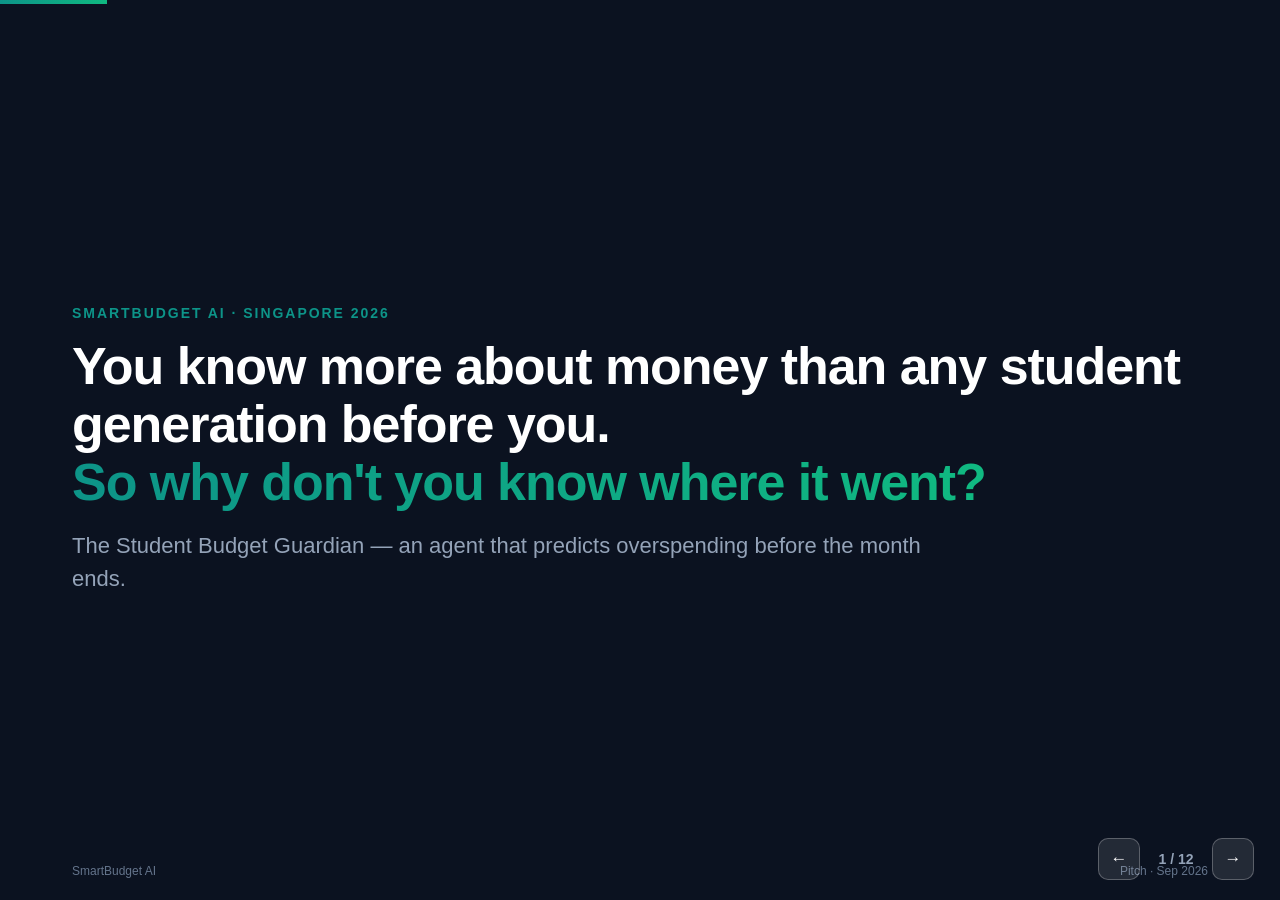
==== deck.html @ 3a049261 "Add pitch deck (12 slides, keyboard-navigable HTML)" ====
<!DOCTYPE html>
<html lang="en">
<head>
<meta charset="UTF-8">
<meta name="viewport" content="width=device-width, initial-scale=1.0">
<title>SmartBudget AI — Pitch Deck</title>
<style>
:root{
  --ink:#0f172a; --ink-soft:#475569; --ink-faint:#94a3b8;
  --brand:#0d9488; --brand-dark:#0f766e; --brand-light:#ccfbf1;
  --grad-a:#0d9488; --grad-b:#10b981;
  --warn:#f59e0b; --danger:#ef4444; --dark:#0b1220; --line:#e2e8f0; --card:#fff;
}
*{margin:0;padding:0;box-sizing:border-box}
html,body{height:100%;overflow:hidden;background:var(--dark)}
body{font-family:Inter,-apple-system,BlinkMacSystemFont,"Segoe UI",sans-serif;color:var(--ink)}
.deck{position:relative;width:100vw;height:100vh}
.slide{position:absolute;inset:0;display:none;padding:56px 72px;flex-direction:column;justify-content:center;background:var(--dark)}
.slide.active{display:flex}
.slide.light{background:#f8fafc}
.slide h1{font-size:52px;line-height:1.12;font-weight:800;letter-spacing:-.02em}
.slide h2{font-size:40px;line-height:1.15;font-weight:800;letter-spacing:-.02em;margin-bottom:26px}
.slide .sub{font-size:22px;line-height:1.5;margin-top:18px;max-width:900px}
.kicker{display:inline-block;font-size:14px;font-weight:700;letter-spacing:.14em;text-transform:uppercase;color:var(--brand);margin-bottom:16px}
.light .kicker{color:var(--brand-dark)}
.grad{background:linear-gradient(90deg,var(--grad-a),var(--grad-b));-webkit-background-clip:text;background-clip:text;color:transparent}
ul.big{list-style:none;margin-top:8px}
ul.big li{font-size:23px;line-height:1.45;padding:12px 0 12px 36px;position:relative;border-bottom:1px solid var(--line)}
ul.big li:last-child{border-bottom:none}
ul.big li::before{content:"✓";position:absolute;left:4px;color:var(--brand);font-weight:800}
.stat-grid{display:grid;grid-template-columns:repeat(3,1fr);gap:22px;margin-top:24px}
.stat{background:var(--card);border:1px solid var(--line);border-radius:14px;padding:24px 22px}
.stat .n{font-size:42px;font-weight:800;color:var(--brand-dark);letter-spacing:-.02em}
.stat .l{font-size:15px;color:var(--ink-soft);margin-top:6px;line-height:1.4}
.slide.dark .stat{background:rgba(255,255,255,.05);border-color:rgba(255,255,255,.12)}
.slide.dark .stat .n{color:#2dd4bf}
.slide.dark .stat .l{color:#94a3b8}
.foot{position:absolute;left:72px;right:72px;bottom:22px;font-size:12px;color:var(--ink-faint);display:flex;justify-content:space-between}
.slide.dark .foot{color:#64748b}
.chip{display:inline-block;background:var(--brand-light);color:var(--brand-dark);font-size:14px;font-weight:700;padding:6px 14px;border-radius:999px;margin:4px 6px 0 0}
.slide.dark .chip{background:rgba(45,212,191,.12);color:#2dd4bf}
.flow{display:flex;align-items:stretch;gap:0;margin-top:34px}
.fbox{flex:1;background:var(--card);border:1px solid var(--line);border-radius:14px;padding:22px 18px;text-align:center}
.fbox h3{font-size:19px;font-weight:800}
.fbox p{font-size:14px;color:var(--ink-soft);margin-top:4px}
.fbox.final{background:var(--dark);border-color:var(--dark);color:#fff}
.fbox.final p{color:#94a3b8}
.farrow{display:flex;align-items:center;justify-content:center;padding:0 10px;font-size:26px;color:var(--brand);font-weight:800}
.cols{display:grid;grid-template-columns:1fr 1fr;gap:26px;margin-top:22px}
.pcard{background:var(--card);border:1px solid var(--line);border-radius:16px;padding:28px 26px}
.pcard.feat{outline:3px solid var(--brand);position:relative}
.pcard h3{font-size:22px;font-weight:800}
.price{font-size:38px;font-weight:800;color:var(--brand-dark);margin:6px 0 14px}
.pcard ul{list-style:none}
.pcard li{font-size:16.5px;line-height:1.45;padding:7px 0 7px 28px;position:relative;color:var(--ink-soft)}
.pcard li::before{content:"✓";position:absolute;left:2px;color:var(--brand);font-weight:800}
.pcard li.p::before{content:"⚡"}
.pcard li b{color:var(--ink)}
.nav{position:fixed;right:26px;bottom:20px;z-index:99;display:flex;gap:8px;align-items:center}
.nav button{background:rgba(255,255,255,.1);border:1px solid rgba(255,255,255,.25);color:#fff;font-size:17px;width:42px;height:42px;border-radius:10px;cursor:pointer;font-weight:700}
.nav button:hover{background:rgba(255,255,255,.22)}
.counter{color:#94a3b8;font-size:14px;font-weight:600;min-width:56px;text-align:center}
.prog{position:fixed;left:0;top:0;height:4px;background:linear-gradient(90deg,var(--grad-a),var(--grad-b));z-index:100;transition:width .25s}
.note{font-size:15px;color:var(--ink-soft);margin-top:16px;max-width:860px}
.slide.dark .note{color:#94a3b8}
.hl{color:var(--brand-dark);font-weight:800}
.slide.dark .hl{color:#2dd4bf;font-weight:800}
</style>
</head>
<body>
<div class="prog" id="prog"></div>
<div class="deck" id="deck">

<section class="slide dark active">
  <span class="kicker">SmartBudget AI · Singapore 2026</span>
  <h1 style="color:#fff">You know more about money than any student generation before you.<br><span class="grad">So why don't you know where it went?</span></h1>
  <p class="sub" style="color:#94a3b8">The Student Budget Guardian — an agent that predicts overspending before the month ends.</p>
  <div class="foot"><span>SmartBudget AI</span><span>Pitch · Sep 2026</span></div>
</section>

<section class="slide light">
  <span class="kicker">The problem</span>
  <h2>Education solved the knowing.<br><span class="hl">Nothing solves the doing.</span></h2>
  <ul class="big">
    <li>Financial education exists and <b>works</b> — youths outscore adults on tested financial knowledge (NFCS via MAS, 2024)</li>
    <li>But the habit is missing: <b>52% of Singapore adults don't know their monthly spend</b> — worst in the 18–24 band (SmartWealth, 1,183 adults, Feb 2022)</li>
    <li>Tracking today = the Notes app, mental math, or nothing</li>
  </ul>
  <div class="foot"><span>Sources: MAS parliamentary reply Apr 2024 · NFCS · SmartWealth survey Feb 2022</span></div>
</section>

<section class="slide light">
  <span class="kicker">The gap</span>
  <h2>Everyone owns a piece.<br><span class="hl">Nobody owns proactive × student × local.</span></h2>
  <ul class="big">
    <li><b>Seedly</b> — trusted, bank-synced… built for salaried adults, and reactive. S$3.98/mo</li>
    <li><b>Bank apps</b> — single-bank, generic views</li>
    <li><b>YNAB / Spendee</b> — powerful but not localized (no hawker / MRT / CCA categories)</li>
    <li><b>Youth accounts</b> — the rails exist from age 16… no engagement layer on top</li>
  </ul>
  <div class="foot"><span>Source: app-comparison research, verified Sep 2026</span></div>
</section>

<section class="slide dark">
  <span class="kicker">Our agent</span>
  <h2 style="color:#fff">One agent. One job.<br><span class="grad">Keep students in budget while they save.</span></h2>
  <ul class="big">
    <li style="color:#e2e8f0">Not a chatbot. Not a bank. Not an advisor. One job.</li>
    <li style="color:#e2e8f0">Predicts overspend <b>before</b> the month ends — one intervention per event, always explainable, never judgemental</li>
    <li style="color:#e2e8f0">Deterministic math owns every number. AI interprets. Everything is logged.</li>
  </ul>
  <div class="foot"><span>SmartBudget AI</span></div>
</section>

<section class="slide dark">
  <span class="kicker">Live demo</span>
  <h2 style="color:#fff">Watch it happen — on stage.</h2>
  <ul class="big">
    <li style="color:#e2e8f0">Dashboard: S$600 budget, mid-month, savings goal S$720 of S$1,000</li>
    <li style="color:#e2e8f0">Add one S$35 food-delivery expense → Guardian banner: <b>~S$65 projected overspend — limit food to S$30 for the next 12 days</b></li>
    <li style="color:#e2e8f0">Tap "Why am I seeing this?" → reason codes, plain language. No black box.</li>
    <li style="color:#e2e8f0">Second small expense → alert suppressed (cooldown). Real emergency → it breaks its own cooldown.</li>
    <li style="color:#e2e8f0">Guardian Log → full audit trail. Every number computed, logged, reproducible — each one cost half a cent.</li>
  </ul>
  <div class="foot"><span>App: smart-winged-budget-flow.base44.app</span><span>Engine verified: risk 82 · S$665 projected · 36ms</span></div>
</section>

<section class="slide light">
  <span class="kicker">Why this is trustworthy</span>
  <h2>Evals, not vibes.</h2>
  <ul class="big">
    <li>Frozen, machine-validated contracts — input/output JSON schemas + scripted validation harness</li>
    <li>Given / When / Then test suite — the audit caught <b>our own drift</b> before any judge could</li>
    <li>The agent categorically cannot move money — <b>recommendations only</b>, student approval required for any financial change</li>
    <li>Dedup + cooldown + escalation exception, consent flags, non-judgemental language — <b>enforced in code</b></li>
  </ul>
  <div class="foot"><span>Verified Sep 12–13, 2026 · deterministic-engine-0.1.0 · policy 1.0.0-demo</span></div>
</section>

<section class="slide dark">
  <span class="kicker">The big idea</span>
  <h2 style="color:#fff">Banks already pay to win these students.<br><span class="grad">We redirect that spend — we don't create it.</span></h2>
  <ul class="big">
    <li style="color:#e2e8f0">Youth accounts open at 16… then sit dormant, because nothing keeps the relationship alive</li>
    <li style="color:#e2e8f0">We are the engagement layer — first-mover access to the next generation at the moment their habits form</li>
    <li style="color:#e2e8f0">No agentic budgeting app for students exists (market-scan verified) — the first bank to partner owns the category introduction</li>
    <li style="color:#e2e8f0">Structurally safe partner: student-first, not monetization-first · never sells data · MAS FEAT / SAFR-aligned · full audit trail</li>
  </ul>
  <div class="foot"><span>Mox Bank built its own budgeting layer for its customers (Quinlan via Fintech News HK 2023) — we're the bank-agnostic version</span></div>
</section>

<section class="slide light">
  <span class="kicker">Business model</span>
  <h2>The money flow.</h2>
  <div class="flow">
    <div class="fbox"><h3>Student</h3><p>joins free</p></div>
    <div class="farrow">→</div>
    <div class="fbox"><h3>Budget Guardian</h3><p>proves value weekly</p></div>
    <div class="farrow">→</div>
    <div class="fbox"><h3>Bank Activation</h3><p>youth account, 16+ · bank pays</p></div>
    <div class="farrow">→</div>
    <div class="fbox final"><h3>Revenue</h3><p>S$10–25 per activated student</p></div>
  </div>
  <p class="note">Banks pay <span class="hl">US$65–90</span> to acquire one retail customer in APAC (Quinlan &amp; Associates via Fintech News HK, Jun 2023) — we deliver activated students for a fraction, from the same budget. Universities sponsor cohort programs on top.</p>
  <p class="note" style="font-weight:700;color:var(--ink)">Students never pay for the Guardian. Ever.</p>
  <div class="foot"><span>Quinlan &amp; Associates, "APAC Digital Bank Landscape" (2023) · Trust Bank referral precedent</span></div>
</section>

<section class="slide light">
  <span class="kicker">Pricing</span>
  <h2>The Guardian is free. For every student. Forever.</h2>
  <div class="cols">
    <div class="pcard feat">
      <h3>Students · Free</h3>
      <p class="price">S$0</p>
      <ul>
        <li><b>Real-time overspend prediction</b></li>
        <li><b>Proactive alerts &amp; recommendations</b></li>
        <li>Manual transaction tracking · savings goals</li>
        <li>Standard monthly summary · 3 smart queries/mo</li>
      </ul>
    </div>
    <div class="pcard">
      <h3>Students · Premium</h3>
      <p class="price">S$3–5<span style="font-size:18px">/mo</span></p>
      <ul>
        <li class="p">Unlimited smart queries</li>
        <li class="p">Personalized monthly coaching report</li>
        <li class="p">Goal gamification streaks · advanced insights</li>
      </ul>
    </div>
  </div>
  <p class="note">Free to be protected. Premium to go deeper. Price band validated by Seedly at S$3.98/mo.</p>
  <div class="foot"><span>Sponsored by the bank channel — students get the Guardian free</span></div>
</section>

<section class="slide light">
  <span class="kicker">The numbers</span>
  <h2>Small cost. Big gap we fill.</h2>
  <div class="stat-grid">
    <div class="stat"><div class="n">~20k+</div><div class="l">new poly students per year · 100k+ addressable funnel (MOE ESD 2025)</div></div>
    <div class="stat"><div class="n">S$0.05</div><div class="l">AI cost per student / month (~S$0.005 per evaluation) → ~99% gross margin</div></div>
    <div class="stat"><div class="n">52%</div><div class="l">of adults don't know their monthly spend — pilot target: majority of users can name theirs by week 4 (SmartWealth 2022)</div></div>
  </div>
  <div class="stat-grid">
    <div class="stat"><div class="n">US$65–90</div><div class="l">bank CAC we undercut — we charge S$10–25 per activated student</div></div>
    <div class="stat"><div class="n">71.9%</div><div class="l">of people who track spending don't overspend (SmartWealth)</div></div>
    <div class="stat"><div class="n">≥10%</div><div class="l">target overspend reduction among engaged users, measured in pilot</div></div>
  </div>
  <div class="foot"><span>MOE ESD 2025 · SmartWealth Feb 2022 · Quinlan via Fintech News HK Jun 2023 · our engine, verified</span></div>
</section>

<section class="slide dark">
  <span class="kicker">Where we are · where we go</span>
  <h2 style="color:#fff">Traction &amp; roadmap.</h2>
  <ul class="big">
    <li style="color:#e2e8f0"><b>Today:</b> working agent, verified engine, live audit trail — on stage, right now</li>
    <li style="color:#e2e8f0"><b>Next:</b> controlled pilot on 1–2 campuses (100–500 students), PDPA-first data handling</li>
    <li style="color:#e2e8f0"><b>Then:</b> Malaysia → Indonesia → Thailand — multi-currency and local privacy law mapping already in the architecture</li>
  </ul>
  <div class="foot"><span>SmartBudget AI</span></div>
</section>

<section class="slide dark">
  <span class="kicker">The ask</span>
  <h2 style="color:#fff">One semester. One pilot. One audit trail.</h2>
  <ul class="big">
    <li style="color:#e2e8f0"><b>Students:</b> try it, break it, tell us what your money did</li>
    <li style="color:#e2e8f0"><b>Banks &amp; partners:</b> your youth accounts, our Guardian, one semester — measured overspend reduction. We'll show you the audit trail.</li>
  </ul>
  <p class="sub" style="margin-top:34px;font-weight:800;color:#fff;font-size:30px">Find out where your money goes — <span class="grad">before it's gone.</span></p>
  <div class="foot"><span>SmartBudget AI · live app: smart-winged-budget-flow.base44.app</span><span>Thank you</span></div>
</section>

</div>
<div class="nav">
  <button id="prev" aria-label="Previous">←</button>
  <span class="counter" id="ctr">1 / 12</span>
  <button id="next" aria-label="Next">→</button>
</div>
<script>
const slides=[...document.querySelectorAll('.slide')];let i=0;
function show(n){i=Math.max(0,Math.min(slides.length-1,n));slides.forEach((s,k)=>s.classList.toggle('active',k===i));
document.getElementById('ctr').textContent=(i+1)+' / '+slides.length;
document.getElementById('prog').style.width=((i+1)/slides.length*100)+'%';}
document.getElementById('next').onclick=()=>show(i+1);
document.getElementById('prev').onclick=()=>show(i-1);
addEventListener('keydown',e=>{if(['ArrowRight',' ','PageDown','Enter'].includes(e.key))show(i+1);
if(['ArrowLeft','PageUp','Backspace'].includes(e.key))show(i-1);});
addEventListener('click',e=>{if(e.target.tagName!=='BUTTON')show(i+1);});
show(0);
</script>
</body>
</html>
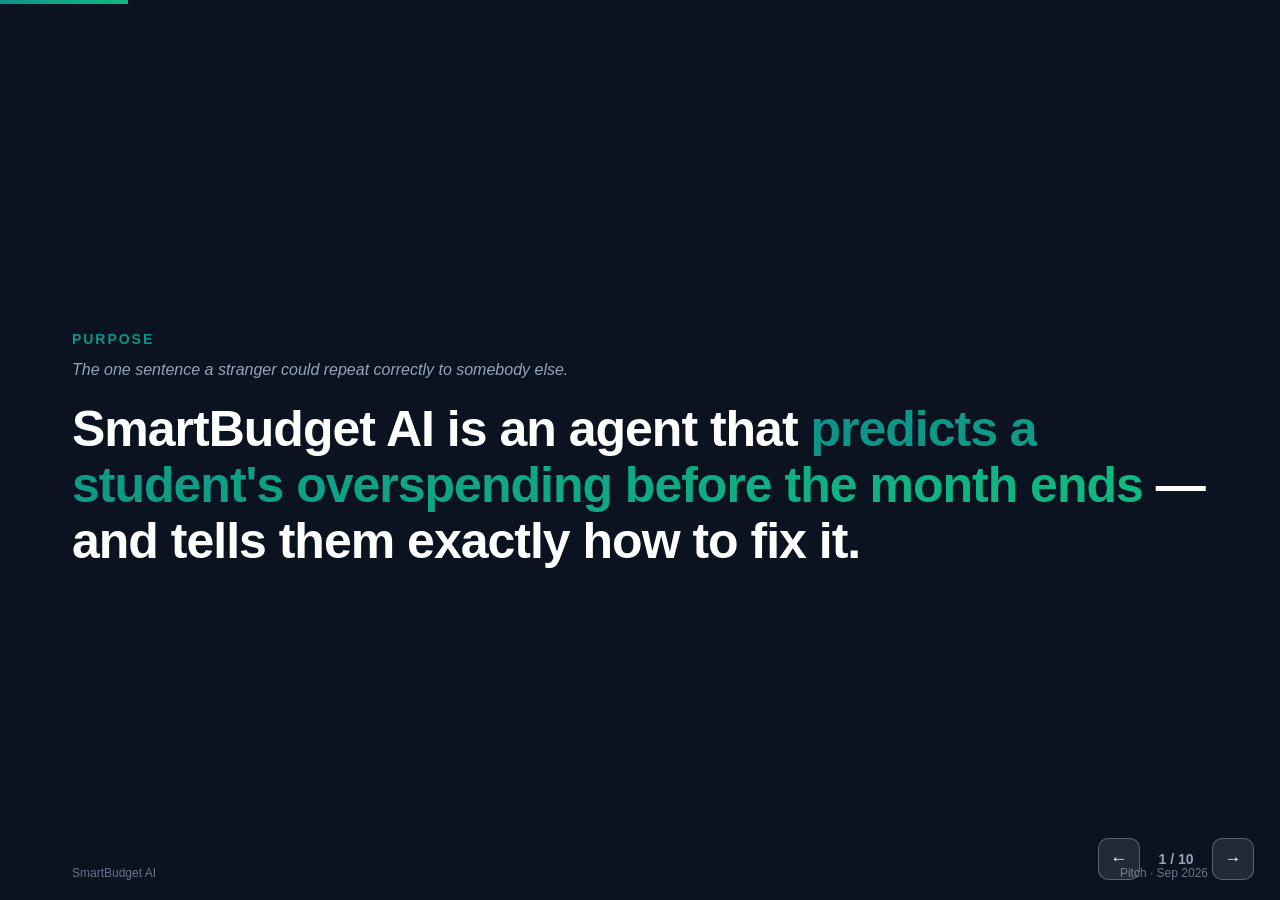
==== commit f649e99a: "Rebuild deck to Sequoia 10-slide structure (Purpose/Problem/Solution/Why now/Market/Competition/Busi" ====
--- a/deck.html
+++ b/deck.html
@@ -15,44 +15,44 @@
 html,body{height:100%;overflow:hidden;background:var(--dark)}
 body{font-family:Inter,-apple-system,BlinkMacSystemFont,"Segoe UI",sans-serif;color:var(--ink)}
 .deck{position:relative;width:100vw;height:100vh}
-.slide{position:absolute;inset:0;display:none;padding:56px 72px;flex-direction:column;justify-content:center;background:var(--dark)}
+.slide{position:absolute;inset:0;display:none;padding:52px 72px;flex-direction:column;justify-content:center;background:var(--dark)}
 .slide.active{display:flex}
 .slide.light{background:#f8fafc}
-.slide h1{font-size:52px;line-height:1.12;font-weight:800;letter-spacing:-.02em}
-.slide h2{font-size:40px;line-height:1.15;font-weight:800;letter-spacing:-.02em;margin-bottom:26px}
+.slide h1{font-size:50px;line-height:1.12;font-weight:800;letter-spacing:-.02em}
+.slide h2{font-size:38px;line-height:1.15;font-weight:800;letter-spacing:-.02em;margin-bottom:8px}
 .slide .sub{font-size:22px;line-height:1.5;margin-top:18px;max-width:900px}
-.kicker{display:inline-block;font-size:14px;font-weight:700;letter-spacing:.14em;text-transform:uppercase;color:var(--brand);margin-bottom:16px}
+.kicker{display:inline-block;font-size:14px;font-weight:700;letter-spacing:.14em;text-transform:uppercase;color:var(--brand);margin-bottom:14px}
 .light .kicker{color:var(--brand-dark)}
+.answer{font-size:16px;font-style:italic;color:var(--ink-soft);margin-bottom:22px;max-width:820px}
+.slide.dark .answer{color:#94a3b8}
 .grad{background:linear-gradient(90deg,var(--grad-a),var(--grad-b));-webkit-background-clip:text;background-clip:text;color:transparent}
-ul.big{list-style:none;margin-top:8px}
-ul.big li{font-size:23px;line-height:1.45;padding:12px 0 12px 36px;position:relative;border-bottom:1px solid var(--line)}
+ul.big{list-style:none;margin-top:6px}
+ul.big li{font-size:22px;line-height:1.42;padding:11px 0 11px 36px;position:relative;border-bottom:1px solid var(--line)}
 ul.big li:last-child{border-bottom:none}
 ul.big li::before{content:"✓";position:absolute;left:4px;color:var(--brand);font-weight:800}
-.stat-grid{display:grid;grid-template-columns:repeat(3,1fr);gap:22px;margin-top:24px}
-.stat{background:var(--card);border:1px solid var(--line);border-radius:14px;padding:24px 22px}
-.stat .n{font-size:42px;font-weight:800;color:var(--brand-dark);letter-spacing:-.02em}
-.stat .l{font-size:15px;color:var(--ink-soft);margin-top:6px;line-height:1.4}
+.stat-grid{display:grid;grid-template-columns:repeat(3,1fr);gap:20px;margin-top:18px}
+.stat{background:var(--card);border:1px solid var(--line);border-radius:14px;padding:22px 20px}
+.stat .n{font-size:38px;font-weight:800;color:var(--brand-dark);letter-spacing:-.02em}
+.stat .l{font-size:14px;color:var(--ink-soft);margin-top:6px;line-height:1.4}
 .slide.dark .stat{background:rgba(255,255,255,.05);border-color:rgba(255,255,255,.12)}
 .slide.dark .stat .n{color:#2dd4bf}
 .slide.dark .stat .l{color:#94a3b8}
-.foot{position:absolute;left:72px;right:72px;bottom:22px;font-size:12px;color:var(--ink-faint);display:flex;justify-content:space-between}
+.foot{position:absolute;left:72px;right:72px;bottom:20px;font-size:12px;color:var(--ink-faint);display:flex;justify-content:space-between}
 .slide.dark .foot{color:#64748b}
-.chip{display:inline-block;background:var(--brand-light);color:var(--brand-dark);font-size:14px;font-weight:700;padding:6px 14px;border-radius:999px;margin:4px 6px 0 0}
-.slide.dark .chip{background:rgba(45,212,191,.12);color:#2dd4bf}
-.flow{display:flex;align-items:stretch;gap:0;margin-top:34px}
-.fbox{flex:1;background:var(--card);border:1px solid var(--line);border-radius:14px;padding:22px 18px;text-align:center}
-.fbox h3{font-size:19px;font-weight:800}
-.fbox p{font-size:14px;color:var(--ink-soft);margin-top:4px}
+.flow{display:flex;align-items:stretch;gap:0;margin-top:22px}
+.fbox{flex:1;background:var(--card);border:1px solid var(--line);border-radius:14px;padding:20px 16px;text-align:center}
+.fbox h3{font-size:18px;font-weight:800}
+.fbox p{font-size:13px;color:var(--ink-soft);margin-top:4px}
 .fbox.final{background:var(--dark);border-color:var(--dark);color:#fff}
 .fbox.final p{color:#94a3b8}
-.farrow{display:flex;align-items:center;justify-content:center;padding:0 10px;font-size:26px;color:var(--brand);font-weight:800}
-.cols{display:grid;grid-template-columns:1fr 1fr;gap:26px;margin-top:22px}
-.pcard{background:var(--card);border:1px solid var(--line);border-radius:16px;padding:28px 26px}
-.pcard.feat{outline:3px solid var(--brand);position:relative}
-.pcard h3{font-size:22px;font-weight:800}
-.price{font-size:38px;font-weight:800;color:var(--brand-dark);margin:6px 0 14px}
+.farrow{display:flex;align-items:center;justify-content:center;padding:0 8px;font-size:24px;color:var(--brand);font-weight:800}
+.cols{display:grid;grid-template-columns:1fr 1fr;gap:22px;margin-top:16px}
+.pcard{background:var(--card);border:1px solid var(--line);border-radius:16px;padding:22px 22px}
+.pcard.feat{outline:3px solid var(--brand)}
+.pcard h3{font-size:20px;font-weight:800}
+.price{font-size:32px;font-weight:800;color:var(--brand-dark);margin:5px 0 10px}
 .pcard ul{list-style:none}
-.pcard li{font-size:16.5px;line-height:1.45;padding:7px 0 7px 28px;position:relative;color:var(--ink-soft)}
+.pcard li{font-size:15px;line-height:1.4;padding:6px 0 6px 26px;position:relative;color:var(--ink-soft)}
 .pcard li::before{content:"✓";position:absolute;left:2px;color:var(--brand);font-weight:800}
 .pcard li.p::before{content:"⚡"}
 .pcard li b{color:var(--ink)}
@@ -61,181 +61,165 @@
 .nav button:hover{background:rgba(255,255,255,.22)}
 .counter{color:#94a3b8;font-size:14px;font-weight:600;min-width:56px;text-align:center}
 .prog{position:fixed;left:0;top:0;height:4px;background:linear-gradient(90deg,var(--grad-a),var(--grad-b));z-index:100;transition:width .25s}
-.note{font-size:15px;color:var(--ink-soft);margin-top:16px;max-width:860px}
+.note{font-size:14.5px;color:var(--ink-soft);margin-top:14px;max-width:860px}
 .slide.dark .note{color:#94a3b8}
 .hl{color:var(--brand-dark);font-weight:800}
 .slide.dark .hl{color:#2dd4bf;font-weight:800}
+table.fin{width:100%;border-collapse:collapse;margin-top:14px;font-size:15px}
+table.fin th,table.fin td{padding:9px 12px;text-align:left;border-bottom:1px solid var(--line)}
+table.fin th{font-size:12px;text-transform:uppercase;letter-spacing:.06em;color:var(--ink-soft);font-weight:700}
+table.fin td.n{font-weight:700;color:var(--brand-dark)}
+table.fin tr.total td{font-weight:800;color:var(--ink);border-top:2px solid var(--ink)}
 </style>
 </head>
 <body>
 <div class="prog" id="prog"></div>
 <div class="deck" id="deck">
 
+<!-- 1 PURPOSE -->
 <section class="slide dark active">
-  <span class="kicker">SmartBudget AI · Singapore 2026</span>
-  <h1 style="color:#fff">You know more about money than any student generation before you.<br><span class="grad">So why don't you know where it went?</span></h1>
-  <p class="sub" style="color:#94a3b8">The Student Budget Guardian — an agent that predicts overspending before the month ends.</p>
+  <span class="kicker">Purpose</span>
+  <p class="answer">The one sentence a stranger could repeat correctly to somebody else.</p>
+  <h1 style="color:#fff">SmartBudget AI is an agent that <span class="grad">predicts a student's overspending before the month ends</span> — and tells them exactly how to fix it.</h1>
   <div class="foot"><span>SmartBudget AI</span><span>Pitch · Sep 2026</span></div>
 </section>
 
-<section class="slide light">
-  <span class="kicker">The problem</span>
-  <h2>Education solved the knowing.<br><span class="hl">Nothing solves the doing.</span></h2>
-  <ul class="big">
-    <li>Financial education exists and <b>works</b> — youths outscore adults on tested financial knowledge (NFCS via MAS, 2024)</li>
-    <li>But the habit is missing: <b>52% of Singapore adults don't know their monthly spend</b> — worst in the 18–24 band (SmartWealth, 1,183 adults, Feb 2022)</li>
-    <li>Tracking today = the Notes app, mental math, or nothing</li>
-  </ul>
-  <div class="foot"><span>Sources: MAS parliamentary reply Apr 2024 · NFCS · SmartWealth survey Feb 2022</span></div>
-</section>
-
-<section class="slide light">
-  <span class="kicker">The gap</span>
-  <h2>Everyone owns a piece.<br><span class="hl">Nobody owns proactive × student × local.</span></h2>
-  <ul class="big">
-    <li><b>Seedly</b> — trusted, bank-synced… built for salaried adults, and reactive. S$3.98/mo</li>
-    <li><b>Bank apps</b> — single-bank, generic views</li>
-    <li><b>YNAB / Spendee</b> — powerful but not localized (no hawker / MRT / CCA categories)</li>
-    <li><b>Youth accounts</b> — the rails exist from age 16… no engagement layer on top</li>
-  </ul>
-  <div class="foot"><span>Source: app-comparison research, verified Sep 2026</span></div>
-</section>
-
+<!-- 2 PROBLEM -->
+<section class="slide light">
+  <span class="kicker">Problem</span>
+  <p class="answer">Who is in pain, how often, and what the pain costs them today.</p>
+  <h2>Every student. Every month. And they don't even know it's happening.</h2>
+  <ul class="big">
+    <li><b>52% of Singapore adults don't know their monthly spend</b> — worst in the 18–24 band (SmartWealth, 1,183 adults, Feb 2022)</li>
+    <li>Education isn't the gap — youths outscore adults on tested financial knowledge (NFCS via MAS, 2024). The <b>habit</b> is missing.</li>
+    <li>Today's tool is the Notes app, mental math, or nothing — until the money's already gone</li>
+  </ul>
+  <div class="foot"><span>MAS parliamentary reply Apr 2024 · SmartWealth survey Feb 2022</span></div>
+</section>
+
+<!-- 3 SOLUTION -->
 <section class="slide dark">
-  <span class="kicker">Our agent</span>
-  <h2 style="color:#fff">One agent. One job.<br><span class="grad">Keep students in budget while they save.</span></h2>
-  <ul class="big">
-    <li style="color:#e2e8f0">Not a chatbot. Not a bank. Not an advisor. One job.</li>
-    <li style="color:#e2e8f0">Predicts overspend <b>before</b> the month ends — one intervention per event, always explainable, never judgemental</li>
-    <li style="color:#e2e8f0">Deterministic math owns every number. AI interprets. Everything is logged.</li>
-  </ul>
-  <div class="foot"><span>SmartBudget AI</span></div>
-</section>
-
-<section class="slide dark">
-  <span class="kicker">Live demo</span>
-  <h2 style="color:#fff">Watch it happen — on stage.</h2>
-  <ul class="big">
-    <li style="color:#e2e8f0">Dashboard: S$600 budget, mid-month, savings goal S$720 of S$1,000</li>
-    <li style="color:#e2e8f0">Add one S$35 food-delivery expense → Guardian banner: <b>~S$65 projected overspend — limit food to S$30 for the next 12 days</b></li>
-    <li style="color:#e2e8f0">Tap "Why am I seeing this?" → reason codes, plain language. No black box.</li>
-    <li style="color:#e2e8f0">Second small expense → alert suppressed (cooldown). Real emergency → it breaks its own cooldown.</li>
-    <li style="color:#e2e8f0">Guardian Log → full audit trail. Every number computed, logged, reproducible — each one cost half a cent.</li>
-  </ul>
-  <div class="foot"><span>App: smart-winged-budget-flow.base44.app</span><span>Engine verified: risk 82 · S$665 projected · 36ms</span></div>
-</section>
-
-<section class="slide light">
-  <span class="kicker">Why this is trustworthy</span>
-  <h2>Evals, not vibes.</h2>
-  <ul class="big">
-    <li>Frozen, machine-validated contracts — input/output JSON schemas + scripted validation harness</li>
-    <li>Given / When / Then test suite — the audit caught <b>our own drift</b> before any judge could</li>
-    <li>The agent categorically cannot move money — <b>recommendations only</b>, student approval required for any financial change</li>
-    <li>Dedup + cooldown + escalation exception, consent flags, non-judgemental language — <b>enforced in code</b></li>
-  </ul>
-  <div class="foot"><span>Verified Sep 12–13, 2026 · deterministic-engine-0.1.0 · policy 1.0.0-demo</span></div>
-</section>
-
-<section class="slide dark">
-  <span class="kicker">The big idea</span>
-  <h2 style="color:#fff">Banks already pay to win these students.<br><span class="grad">We redirect that spend — we don't create it.</span></h2>
-  <ul class="big">
-    <li style="color:#e2e8f0">Youth accounts open at 16… then sit dormant, because nothing keeps the relationship alive</li>
-    <li style="color:#e2e8f0">We are the engagement layer — first-mover access to the next generation at the moment their habits form</li>
-    <li style="color:#e2e8f0">No agentic budgeting app for students exists (market-scan verified) — the first bank to partner owns the category introduction</li>
-    <li style="color:#e2e8f0">Structurally safe partner: student-first, not monetization-first · never sells data · MAS FEAT / SAFR-aligned · full audit trail</li>
-  </ul>
-  <div class="foot"><span>Mox Bank built its own budgeting layer for its customers (Quinlan via Fintech News HK 2023) — we're the bank-agnostic version</span></div>
-</section>
-
+  <span class="kicker">Solution</span>
+  <p class="answer">What does it do. Not what it enables. What it does.</p>
+  <h2 style="color:#fff">It watches spending live and tells you the overspend <span class="grad">before the month ends</span> — with a number, a reason, and a fix.</h2>
+  <ul class="big">
+    <li style="color:#e2e8f0">Student logs a S$35 food-delivery expense → Guardian: <b>"On track to exceed by ~S$65 — limit food to S$30 for the next 12 days"</b></li>
+    <li style="color:#e2e8f0">Tap "Why am I seeing this?" → plain-language reason codes, no black box</li>
+    <li style="color:#e2e8f0">Repeat small expenses get suppressed (cooldown); a real spike still breaks through and re-alerts</li>
+    <li style="color:#e2e8f0">Cannot move money itself — recommendation only, student approves everything</li>
+  </ul>
+  <div class="foot"><span>Live in the app: smart-winged-budget-flow.base44.app</span><span>Verified: risk 82 · S$665 projected · 36ms</span></div>
+</section>
+
+<!-- 4 WHY NOW -->
+<section class="slide light">
+  <span class="kicker">Why now</span>
+  <p class="answer">What changed recently that makes this possible or necessary.</p>
+  <h2>Three things lined up this year.</h2>
+  <ul class="big">
+    <li>Agentic AI is now cheap and reliable enough to run per-transaction, deterministically guarded — <b>~S$0.005 per evaluation</b></li>
+    <li>Youth banking rails opened up: fee-free accounts from age 16 via Singpass (POSB, FRANK, CIMB) — the rails exist, nobody built the engagement layer on top</li>
+    <li>Singapore's SAFR framework (2026) gives agentic finance tools a clear regulatory frame to build inside, instead of a grey zone</li>
+  </ul>
+  <div class="foot"><span>Verified engine cost data · misslobang bank comparison, updated Sep 2026 · SAFR 2026</span></div>
+</section>
+
+<!-- 5 MARKET SIZE -->
+<section class="slide light">
+  <span class="kicker">Market size</span>
+  <p class="answer">How many of these customers exist — counted from the bottom up, not a slice of a huge number.</p>
+  <h2>Counted bottom-up, not "1% of a trillion."</h2>
+  <div class="stat-grid">
+    <div class="stat"><div class="n">22,468</div><div class="l">students sat the 2025 O-Levels; 99.1% progress to post-secondary (MOE ESD 2025)</div></div>
+    <div class="stat"><div class="n">~20k+</div><div class="l">new poly students per year — our first, sharpest wedge</div></div>
+    <div class="stat"><div class="n">100k+</div><div class="l">addressable funnel counting poly + JC + upper-secondary together</div></div>
+  </div>
+  <div class="foot"><span>MOE Education Statistics Digest 2025</span></div>
+</section>
+
+<!-- 6 COMPETITION -->
+<section class="slide light">
+  <span class="kicker">Competition</span>
+  <p class="answer">How people solve this today, including the spreadsheet and the intern. Why yours wins for one specific person.</p>
+  <h2>Everyone owns a piece. Nobody owns this student, right now.</h2>
+  <ul class="big">
+    <li><b>The real competitor: the Notes app / mental math / nothing</b> — most students track nothing at all</li>
+    <li><b>Seedly</b> — trusted, bank-synced… built for salaried adults, and reactive (tells you after). S$3.98/mo</li>
+    <li><b>Bank apps</b> — single-bank, generic views, no prediction</li>
+    <li><b>YNAB / Spendee</b> — powerful, but not localized (no hawker / MRT / CCA categories) and too complex for a first budget</li>
+  </ul>
+  <div class="note">For a 17-year-old poly student with a S$600/month allowance and zero tracking habit, we're the only option that's proactive, free, and speaks their categories.</div>
+  <div class="foot"><span>App-comparison research, verified Sep 2026</span></div>
+</section>
+
+<!-- 7 BUSINESS MODEL -->
 <section class="slide light">
   <span class="kicker">Business model</span>
-  <h2>The money flow.</h2>
+  <p class="answer">Who pays, how much, how often, and why that's worth it to them.</p>
+  <h2>Banks pay. Students never do.</h2>
   <div class="flow">
-    <div class="fbox"><h3>Student</h3><p>joins free</p></div>
+    <div class="fbox"><h3>Student</h3><p>joins free, forever</p></div>
     <div class="farrow">→</div>
-    <div class="fbox"><h3>Budget Guardian</h3><p>proves value weekly</p></div>
+    <div class="fbox"><h3>Guardian</h3><p>proves value weekly</p></div>
     <div class="farrow">→</div>
-    <div class="fbox"><h3>Bank Activation</h3><p>youth account, 16+ · bank pays</p></div>
+    <div class="fbox"><h3>Bank activation</h3><p>youth account, 16+</p></div>
     <div class="farrow">→</div>
     <div class="fbox final"><h3>Revenue</h3><p>S$10–25 per activated student</p></div>
   </div>
-  <p class="note">Banks pay <span class="hl">US$65–90</span> to acquire one retail customer in APAC (Quinlan &amp; Associates via Fintech News HK, Jun 2023) — we deliver activated students for a fraction, from the same budget. Universities sponsor cohort programs on top.</p>
-  <p class="note" style="font-weight:700;color:var(--ink)">Students never pay for the Guardian. Ever.</p>
+  <p class="note">Banks already pay <span class="hl">US$65–90</span> to acquire one retail customer in APAC (Quinlan &amp; Associates via Fintech News HK, Jun 2023) — from that <em>same budget</em>, we deliver an activated student for a fraction, with better targeting. Optional premium (S$3–5/mo, validated by Seedly's S$3.98) and university cohort sponsorships add on top.</p>
   <div class="foot"><span>Quinlan &amp; Associates, "APAC Digital Bank Landscape" (2023) · Trust Bank referral precedent</span></div>
 </section>
 
-<section class="slide light">
-  <span class="kicker">Pricing</span>
-  <h2>The Guardian is free. For every student. Forever.</h2>
-  <div class="cols">
-    <div class="pcard feat">
-      <h3>Students · Free</h3>
-      <p class="price">S$0</p>
-      <ul>
-        <li><b>Real-time overspend prediction</b></li>
-        <li><b>Proactive alerts &amp; recommendations</b></li>
-        <li>Manual transaction tracking · savings goals</li>
-        <li>Standard monthly summary · 3 smart queries/mo</li>
-      </ul>
-    </div>
-    <div class="pcard">
-      <h3>Students · Premium</h3>
-      <p class="price">S$3–5<span style="font-size:18px">/mo</span></p>
-      <ul>
-        <li class="p">Unlimited smart queries</li>
-        <li class="p">Personalized monthly coaching report</li>
-        <li class="p">Goal gamification streaks · advanced insights</li>
-      </ul>
-    </div>
-  </div>
-  <p class="note">Free to be protected. Premium to go deeper. Price band validated by Seedly at S$3.98/mo.</p>
-  <div class="foot"><span>Sponsored by the bank channel — students get the Guardian free</span></div>
-</section>
-
-<section class="slide light">
-  <span class="kicker">The numbers</span>
-  <h2>Small cost. Big gap we fill.</h2>
-  <div class="stat-grid">
-    <div class="stat"><div class="n">~20k+</div><div class="l">new poly students per year · 100k+ addressable funnel (MOE ESD 2025)</div></div>
-    <div class="stat"><div class="n">S$0.05</div><div class="l">AI cost per student / month (~S$0.005 per evaluation) → ~99% gross margin</div></div>
-    <div class="stat"><div class="n">52%</div><div class="l">of adults don't know their monthly spend — pilot target: majority of users can name theirs by week 4 (SmartWealth 2022)</div></div>
-  </div>
-  <div class="stat-grid">
-    <div class="stat"><div class="n">US$65–90</div><div class="l">bank CAC we undercut — we charge S$10–25 per activated student</div></div>
-    <div class="stat"><div class="n">71.9%</div><div class="l">of people who track spending don't overspend (SmartWealth)</div></div>
-    <div class="stat"><div class="n">≥10%</div><div class="l">target overspend reduction among engaged users, measured in pilot</div></div>
-  </div>
-  <div class="foot"><span>MOE ESD 2025 · SmartWealth Feb 2022 · Quinlan via Fintech News HK Jun 2023 · our engine, verified</span></div>
-</section>
-
+<!-- 8 TEAM -->
 <section class="slide dark">
-  <span class="kicker">Where we are · where we go</span>
-  <h2 style="color:#fff">Traction &amp; roadmap.</h2>
-  <ul class="big">
-    <li style="color:#e2e8f0"><b>Today:</b> working agent, verified engine, live audit trail — on stage, right now</li>
-    <li style="color:#e2e8f0"><b>Next:</b> controlled pilot on 1–2 campuses (100–500 students), PDPA-first data handling</li>
-    <li style="color:#e2e8f0"><b>Then:</b> Malaysia → Indonesia → Thailand — multi-currency and local privacy law mapping already in the architecture</li>
-  </ul>
-  <div class="foot"><span>SmartBudget AI</span></div>
-</section>
-
+  <span class="kicker">Team</span>
+  <p class="answer">Why you, specifically. Something in your history that makes this less risky in your hands.</p>
+  <h2 style="color:#fff">Founder-led student team — we built and verified all of it ourselves.</h2>
+  <ul class="big">
+    <li style="color:#e2e8f0">Deterministic engine, agent contracts, published app, and pitch site — all built and independently verified, not outsourced</li>
+    <li style="color:#e2e8f0">We're the users: students building the tool we wish existed for our own delivery-app and allowance spending</li>
+    <li style="color:#e2e8f0">Operating cost at pilot scale is negligible (~S$50/month AI cost at 800 monthly active users) — we don't need funding to start, only pilot access</li>
+  </ul>
+  <div class="foot"><span>SmartBudget AI team</span></div>
+</section>
+
+<!-- 9 FINANCIALS -->
+<section class="slide light">
+  <span class="kicker">Financials</span>
+  <p class="answer">The arithmetic, honestly. At student stage: your costs, your pricing, what you'd do with the money.</p>
+  <h2>Small costs, bank-funded revenue, honest projections.</h2>
+  <table class="fin">
+    <tr><th></th><th>Year 1 (pilot)</th><th>Year 2 (SG launch)</th><th>Year 3 (regional)</th></tr>
+    <tr><td>Monthly active users</td><td>800</td><td>6,000</td><td>30,000</td></tr>
+    <tr><td>Bank activations</td><td>160 @ S$15</td><td>1,200 @ S$20</td><td>6,000 @ S$20</td></tr>
+    <tr><td>Bank revenue</td><td class="n">S$2.4k</td><td class="n">S$24k</td><td class="n">S$120k</td></tr>
+    <tr><td>Premium revenue (5% MAU)</td><td class="n">~S$1.9k</td><td class="n">~S$14.4k</td><td class="n">~S$72k</td></tr>
+    <tr><td>University programs</td><td>—</td><td>2 × S$10k</td><td>6 × S$10k</td></tr>
+    <tr class="total"><td>Total revenue (annualized)</td><td>~S$4–5k</td><td>~S$55k</td><td>~S$250k</td></tr>
+    <tr><td>AI cost (S$0.05/active/mo)</td><td>~S$0.5k</td><td>~S$3.6k</td><td>~S$18k</td></tr>
+  </table>
+  <p class="note">All projections are ASSUMPTION, labeled honestly. What's verified: unit cost ~S$0.005/evaluation → ~S$0.05/student/month, ~99% gross margin on the AI layer. Year 3's 6,000 activations would cost a bank US$390k–540k at retail CAC — we deliver them for S$120k.</p>
+  <div class="foot"><span>Internal projections (ASSUMPTION) · unit economics VERIFIED from engine + published model pricing</span></div>
+</section>
+
+<!-- 10 VISION -->
 <section class="slide dark">
-  <span class="kicker">The ask</span>
-  <h2 style="color:#fff">One semester. One pilot. One audit trail.</h2>
-  <ul class="big">
-    <li style="color:#e2e8f0"><b>Students:</b> try it, break it, tell us what your money did</li>
-    <li style="color:#e2e8f0"><b>Banks &amp; partners:</b> your youth accounts, our Guardian, one semester — measured overspend reduction. We'll show you the audit trail.</li>
-  </ul>
-  <p class="sub" style="margin-top:34px;font-weight:800;color:#fff;font-size:30px">Find out where your money goes — <span class="grad">before it's gone.</span></p>
-  <div class="foot"><span>SmartBudget AI · live app: smart-winged-budget-flow.base44.app</span><span>Thank you</span></div>
+  <span class="kicker">Vision</span>
+  <p class="answer">What this looks like if it works. Ambitious, and clearly flagged as the ambitious part.</p>
+  <h2 style="color:#fff">The financial engagement layer for every young person in Southeast Asia — <span class="grad">on every bank, at once.</span></h2>
+  <ul class="big">
+    <li style="color:#e2e8f0"><b>Today:</b> one pilot, one Singapore bank, one campus</li>
+    <li style="color:#e2e8f0"><b>Next:</b> Malaysia → Indonesia → Thailand — multi-currency and local privacy mapping already in the architecture</li>
+    <li style="color:#e2e8f0"><b>The ambitious part:</b> the default first financial relationship for a generation isn't any single bank's app — it's the bank-agnostic agent that was already there, proving trust, before any bank's marketing could reach them</li>
+  </ul>
+  <p class="sub" style="margin-top:24px;font-weight:800;color:#fff;font-size:26px">Find out where your money goes — <span class="grad">before it's gone.</span></p>
+  <div class="foot"><span>SmartBudget AI · smart-winged-budget-flow.base44.app</span><span>Thank you</span></div>
 </section>
 
 </div>
 <div class="nav">
   <button id="prev" aria-label="Previous">←</button>
-  <span class="counter" id="ctr">1 / 12</span>
+  <span class="counter" id="ctr">1 / 10</span>
   <button id="next" aria-label="Next">→</button>
 </div>
 <script>
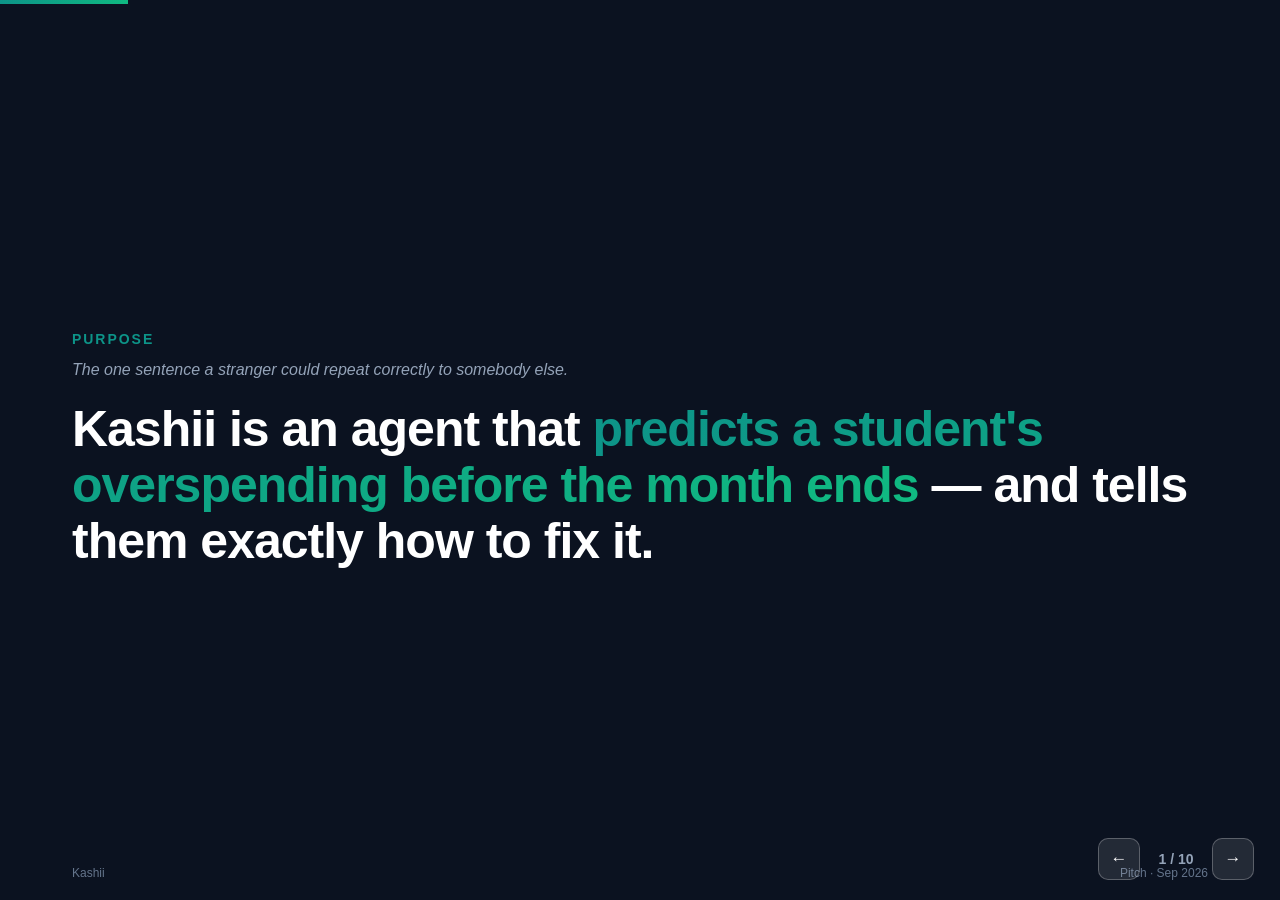
==== commit 513a3bf9: "Rebrand to Kashii; pricing: 10 free queries, premium = unlimited+insights+streaks+beta, 'nobody is f" ====
--- a/deck.html
+++ b/deck.html
@@ -3,7 +3,7 @@
 <head>
 <meta charset="UTF-8">
 <meta name="viewport" content="width=device-width, initial-scale=1.0">
-<title>SmartBudget AI — Pitch Deck</title>
+<title>Kashii — Pitch Deck</title>
 <style>
 :root{
   --ink:#0f172a; --ink-soft:#475569; --ink-faint:#94a3b8;
@@ -80,8 +80,8 @@
 <section class="slide dark active">
   <span class="kicker">Purpose</span>
   <p class="answer">The one sentence a stranger could repeat correctly to somebody else.</p>
-  <h1 style="color:#fff">SmartBudget AI is an agent that <span class="grad">predicts a student's overspending before the month ends</span> — and tells them exactly how to fix it.</h1>
-  <div class="foot"><span>SmartBudget AI</span><span>Pitch · Sep 2026</span></div>
+  <h1 style="color:#fff">Kashii is an agent that <span class="grad">predicts a student's overspending before the month ends</span> — and tells them exactly how to fix it.</h1>
+  <div class="foot"><span>Kashii</span><span>Pitch · Sep 2026</span></div>
 </section>
 
 <!-- 2 PROBLEM -->
@@ -166,7 +166,7 @@
     <div class="farrow">→</div>
     <div class="fbox final"><h3>Revenue</h3><p>S$10–25 per activated student</p></div>
   </div>
-  <p class="note">Banks already pay <span class="hl">US$65–90</span> to acquire one retail customer in APAC (Quinlan &amp; Associates via Fintech News HK, Jun 2023) — from that <em>same budget</em>, we deliver an activated student for a fraction, with better targeting. Optional premium (S$3–5/mo, validated by Seedly's S$3.98) and university cohort sponsorships add on top.</p>
+  <p class="note">Banks already pay <span class="hl">US$65–90</span> to acquire one retail customer in APAC (Quinlan &amp; Associates via Fintech News HK, Jun 2023) — from that <em>same budget</em>, we deliver an activated student for a fraction, with better targeting. Nobody is forced to pay — the full budgeting app (10 smart queries/month, prediction, alerts, goals) is free forever. Optional premium (S$3–5/mo, validated by Seedly's S$3.98): unlimited queries, advanced insights, gamification streaks, beta early access. University cohort sponsorships add on top.</p>
   <div class="foot"><span>Quinlan &amp; Associates, "APAC Digital Bank Landscape" (2023) · Trust Bank referral precedent</span></div>
 </section>
 
@@ -180,7 +180,7 @@
     <li style="color:#e2e8f0">We're the users: students building the tool we wish existed for our own delivery-app and allowance spending</li>
     <li style="color:#e2e8f0">Operating cost at pilot scale is negligible (~S$50/month AI cost at 800 monthly active users) — we don't need funding to start, only pilot access</li>
   </ul>
-  <div class="foot"><span>SmartBudget AI team</span></div>
+  <div class="foot"><span>Kashii team</span></div>
 </section>
 
 <!-- 9 FINANCIALS -->
@@ -213,7 +213,7 @@
     <li style="color:#e2e8f0"><b>The ambitious part:</b> the default first financial relationship for a generation isn't any single bank's app — it's the bank-agnostic agent that was already there, proving trust, before any bank's marketing could reach them</li>
   </ul>
   <p class="sub" style="margin-top:24px;font-weight:800;color:#fff;font-size:26px">Find out where your money goes — <span class="grad">before it's gone.</span></p>
-  <div class="foot"><span>SmartBudget AI · smart-winged-budget-flow.base44.app</span><span>Thank you</span></div>
+  <div class="foot"><span>Kashii · smart-winged-budget-flow.base44.app</span><span>Thank you</span></div>
 </section>
 
 </div>
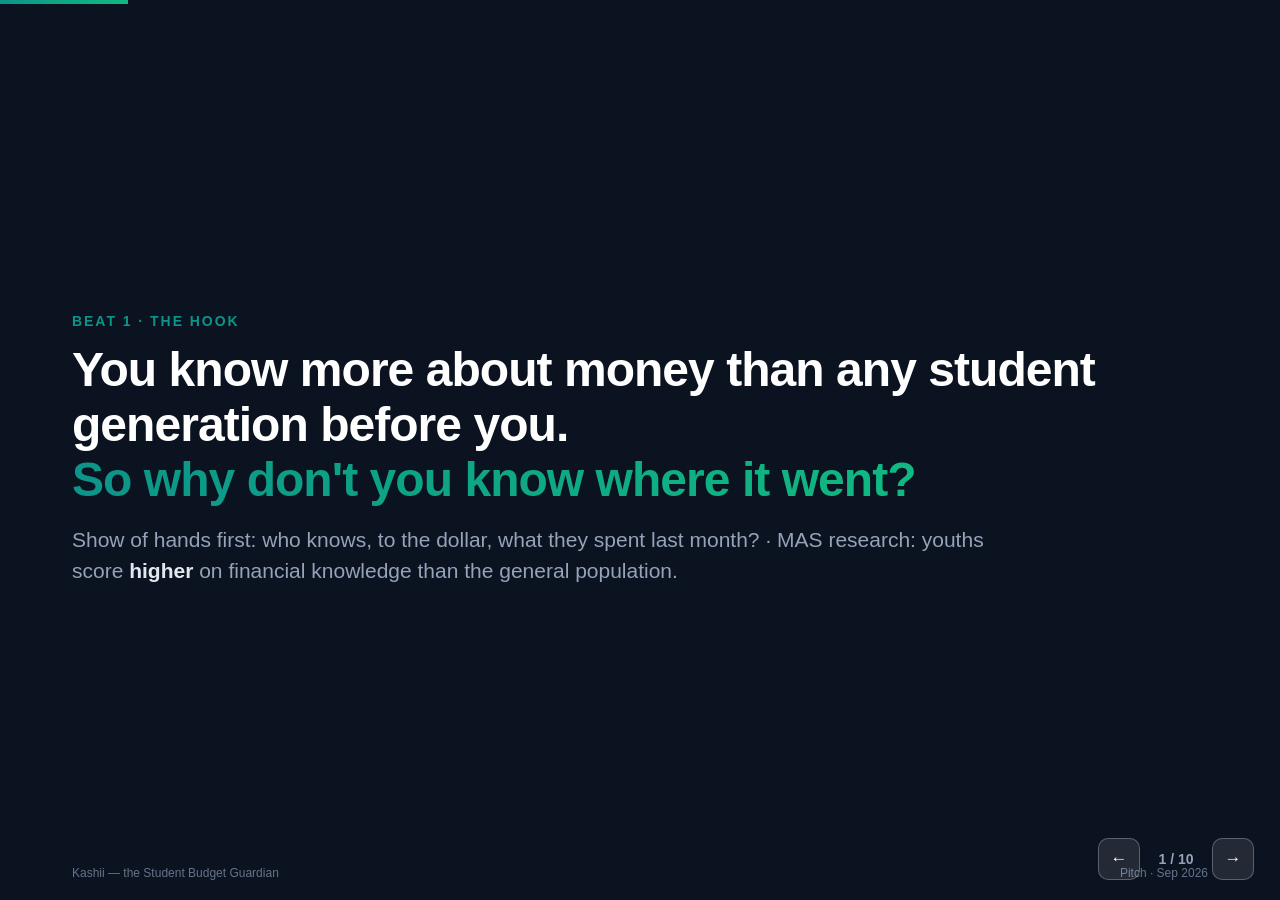
==== commit 85284791: "Deck rebuilt to follow Fiz's 10-beat script (one slide per beat, anchor lines on every slide)" ====
--- a/deck.html
+++ b/deck.html
@@ -18,202 +18,191 @@
 .slide{position:absolute;inset:0;display:none;padding:52px 72px;flex-direction:column;justify-content:center;background:var(--dark)}
 .slide.active{display:flex}
 .slide.light{background:#f8fafc}
-.slide h1{font-size:50px;line-height:1.12;font-weight:800;letter-spacing:-.02em}
-.slide h2{font-size:38px;line-height:1.15;font-weight:800;letter-spacing:-.02em;margin-bottom:8px}
-.slide .sub{font-size:22px;line-height:1.5;margin-top:18px;max-width:900px}
+.slide h1{font-size:48px;line-height:1.14;font-weight:800;letter-spacing:-.02em}
+.slide h2{font-size:36px;line-height:1.16;font-weight:800;letter-spacing:-.02em;margin-bottom:8px}
+.slide .sub{font-size:21px;line-height:1.5;margin-top:16px;max-width:920px}
 .kicker{display:inline-block;font-size:14px;font-weight:700;letter-spacing:.14em;text-transform:uppercase;color:var(--brand);margin-bottom:14px}
 .light .kicker{color:var(--brand-dark)}
-.answer{font-size:16px;font-style:italic;color:var(--ink-soft);margin-bottom:22px;max-width:820px}
-.slide.dark .answer{color:#94a3b8}
+.anchorline{font-size:16px;font-style:italic;color:var(--ink-soft);margin-bottom:24px;max-width:840px}
+.slide.dark .anchorline{color:#94a3b8}
 .grad{background:linear-gradient(90deg,var(--grad-a),var(--grad-b));-webkit-background-clip:text;background-clip:text;color:transparent}
 ul.big{list-style:none;margin-top:6px}
-ul.big li{font-size:22px;line-height:1.42;padding:11px 0 11px 36px;position:relative;border-bottom:1px solid var(--line)}
+ul.big li{font-size:21px;line-height:1.42;padding:11px 0 11px 36px;position:relative;border-bottom:1px solid var(--line)}
 ul.big li:last-child{border-bottom:none}
 ul.big li::before{content:"✓";position:absolute;left:4px;color:var(--brand);font-weight:800}
-.stat-grid{display:grid;grid-template-columns:repeat(3,1fr);gap:20px;margin-top:18px}
+.stat-grid{display:grid;grid-template-columns:repeat(3,1fr);gap:20px;margin-top:16px}
 .stat{background:var(--card);border:1px solid var(--line);border-radius:14px;padding:22px 20px}
-.stat .n{font-size:38px;font-weight:800;color:var(--brand-dark);letter-spacing:-.02em}
+.stat .n{font-size:36px;font-weight:800;color:var(--brand-dark);letter-spacing:-.02em}
 .stat .l{font-size:14px;color:var(--ink-soft);margin-top:6px;line-height:1.4}
 .slide.dark .stat{background:rgba(255,255,255,.05);border-color:rgba(255,255,255,.12)}
 .slide.dark .stat .n{color:#2dd4bf}
 .slide.dark .stat .l{color:#94a3b8}
 .foot{position:absolute;left:72px;right:72px;bottom:20px;font-size:12px;color:var(--ink-faint);display:flex;justify-content:space-between}
 .slide.dark .foot{color:#64748b}
-.flow{display:flex;align-items:stretch;gap:0;margin-top:22px}
+.flow{display:flex;align-items:stretch;gap:0;margin-top:20px}
 .fbox{flex:1;background:var(--card);border:1px solid var(--line);border-radius:14px;padding:20px 16px;text-align:center}
 .fbox h3{font-size:18px;font-weight:800}
 .fbox p{font-size:13px;color:var(--ink-soft);margin-top:4px}
 .fbox.final{background:var(--dark);border-color:var(--dark);color:#fff}
 .fbox.final p{color:#94a3b8}
 .farrow{display:flex;align-items:center;justify-content:center;padding:0 8px;font-size:24px;color:var(--brand);font-weight:800}
-.cols{display:grid;grid-template-columns:1fr 1fr;gap:22px;margin-top:16px}
-.pcard{background:var(--card);border:1px solid var(--line);border-radius:16px;padding:22px 22px}
-.pcard.feat{outline:3px solid var(--brand)}
-.pcard h3{font-size:20px;font-weight:800}
-.price{font-size:32px;font-weight:800;color:var(--brand-dark);margin:5px 0 10px}
-.pcard ul{list-style:none}
-.pcard li{font-size:15px;line-height:1.4;padding:6px 0 6px 26px;position:relative;color:var(--ink-soft)}
-.pcard li::before{content:"✓";position:absolute;left:2px;color:var(--brand);font-weight:800}
-.pcard li.p::before{content:"⚡"}
-.pcard li b{color:var(--ink)}
 .nav{position:fixed;right:26px;bottom:20px;z-index:99;display:flex;gap:8px;align-items:center}
 .nav button{background:rgba(255,255,255,.1);border:1px solid rgba(255,255,255,.25);color:#fff;font-size:17px;width:42px;height:42px;border-radius:10px;cursor:pointer;font-weight:700}
 .nav button:hover{background:rgba(255,255,255,.22)}
 .counter{color:#94a3b8;font-size:14px;font-weight:600;min-width:56px;text-align:center}
 .prog{position:fixed;left:0;top:0;height:4px;background:linear-gradient(90deg,var(--grad-a),var(--grad-b));z-index:100;transition:width .25s}
-.note{font-size:14.5px;color:var(--ink-soft);margin-top:14px;max-width:860px}
+.note{font-size:15px;color:var(--ink-soft);margin-top:14px;max-width:880px}
 .slide.dark .note{color:#94a3b8}
 .hl{color:var(--brand-dark);font-weight:800}
 .slide.dark .hl{color:#2dd4bf;font-weight:800}
-table.fin{width:100%;border-collapse:collapse;margin-top:14px;font-size:15px}
-table.fin th,table.fin td{padding:9px 12px;text-align:left;border-bottom:1px solid var(--line)}
-table.fin th{font-size:12px;text-transform:uppercase;letter-spacing:.06em;color:var(--ink-soft);font-weight:700}
-table.fin td.n{font-weight:700;color:var(--brand-dark)}
-table.fin tr.total td{font-weight:800;color:var(--ink);border-top:2px solid var(--ink)}
+.bigline{font-size:30px;font-weight:800;line-height:1.3;margin-top:10px;max-width:940px}
 </style>
 </head>
 <body>
 <div class="prog" id="prog"></div>
 <div class="deck" id="deck">
 
-<!-- 1 PURPOSE -->
+<!-- BEAT 1 HOOK -->
 <section class="slide dark active">
-  <span class="kicker">Purpose</span>
-  <p class="answer">The one sentence a stranger could repeat correctly to somebody else.</p>
-  <h1 style="color:#fff">Kashii is an agent that <span class="grad">predicts a student's overspending before the month ends</span> — and tells them exactly how to fix it.</h1>
-  <div class="foot"><span>Kashii</span><span>Pitch · Sep 2026</span></div>
-</section>
-
-<!-- 2 PROBLEM -->
-<section class="slide light">
-  <span class="kicker">Problem</span>
-  <p class="answer">Who is in pain, how often, and what the pain costs them today.</p>
-  <h2>Every student. Every month. And they don't even know it's happening.</h2>
-  <ul class="big">
-    <li><b>52% of Singapore adults don't know their monthly spend</b> — worst in the 18–24 band (SmartWealth, 1,183 adults, Feb 2022)</li>
-    <li>Education isn't the gap — youths outscore adults on tested financial knowledge (NFCS via MAS, 2024). The <b>habit</b> is missing.</li>
-    <li>Today's tool is the Notes app, mental math, or nothing — until the money's already gone</li>
-  </ul>
-  <div class="foot"><span>MAS parliamentary reply Apr 2024 · SmartWealth survey Feb 2022</span></div>
-</section>
-
-<!-- 3 SOLUTION -->
-<section class="slide dark">
-  <span class="kicker">Solution</span>
-  <p class="answer">What does it do. Not what it enables. What it does.</p>
-  <h2 style="color:#fff">It watches spending live and tells you the overspend <span class="grad">before the month ends</span> — with a number, a reason, and a fix.</h2>
-  <ul class="big">
-    <li style="color:#e2e8f0">Student logs a S$35 food-delivery expense → Guardian: <b>"On track to exceed by ~S$65 — limit food to S$30 for the next 12 days"</b></li>
-    <li style="color:#e2e8f0">Tap "Why am I seeing this?" → plain-language reason codes, no black box</li>
-    <li style="color:#e2e8f0">Repeat small expenses get suppressed (cooldown); a real spike still breaks through and re-alerts</li>
-    <li style="color:#e2e8f0">Cannot move money itself — recommendation only, student approves everything</li>
-  </ul>
-  <div class="foot"><span>Live in the app: smart-winged-budget-flow.base44.app</span><span>Verified: risk 82 · S$665 projected · 36ms</span></div>
-</section>
-
-<!-- 4 WHY NOW -->
-<section class="slide light">
-  <span class="kicker">Why now</span>
-  <p class="answer">What changed recently that makes this possible or necessary.</p>
-  <h2>Three things lined up this year.</h2>
-  <ul class="big">
-    <li>Agentic AI is now cheap and reliable enough to run per-transaction, deterministically guarded — <b>~S$0.005 per evaluation</b></li>
-    <li>Youth banking rails opened up: fee-free accounts from age 16 via Singpass (POSB, FRANK, CIMB) — the rails exist, nobody built the engagement layer on top</li>
-    <li>Singapore's SAFR framework (2026) gives agentic finance tools a clear regulatory frame to build inside, instead of a grey zone</li>
-  </ul>
-  <div class="foot"><span>Verified engine cost data · misslobang bank comparison, updated Sep 2026 · SAFR 2026</span></div>
-</section>
-
-<!-- 5 MARKET SIZE -->
-<section class="slide light">
-  <span class="kicker">Market size</span>
-  <p class="answer">How many of these customers exist — counted from the bottom up, not a slice of a huge number.</p>
-  <h2>Counted bottom-up, not "1% of a trillion."</h2>
+  <span class="kicker">Beat 1 · The hook</span>
+  <h1 style="color:#fff">You know more about money than any student generation before you.<br><span class="grad">So why don't you know where it went?</span></h1>
+  <p class="sub" style="color:#94a3b8">Show of hands first: who knows, to the dollar, what they spent last month? · MAS research: youths score <b style="color:#e2e8f0">higher</b> on financial knowledge than the general population.</p>
+  <div class="foot"><span>Kashii — the Student Budget Guardian</span><span>Pitch · Sep 2026</span></div>
+</section>
+
+<!-- BEAT 2 PROBLEM -->
+<section class="slide light">
+  <span class="kicker">Beat 2 · The problem is a habit, not knowledge</span>
+  <p class="anchorline">Anchor: "Nothing solved the doing."</p>
+  <h2>Education solved the knowing.<br><span class="hl">Nothing solved the doing.</span></h2>
   <div class="stat-grid">
-    <div class="stat"><div class="n">22,468</div><div class="l">students sat the 2025 O-Levels; 99.1% progress to post-secondary (MOE ESD 2025)</div></div>
-    <div class="stat"><div class="n">~20k+</div><div class="l">new poly students per year — our first, sharpest wedge</div></div>
-    <div class="stat"><div class="n">100k+</div><div class="l">addressable funnel counting poly + JC + upper-secondary together</div></div>
-  </div>
-  <div class="foot"><span>MOE Education Statistics Digest 2025</span></div>
-</section>
-
-<!-- 6 COMPETITION -->
-<section class="slide light">
-  <span class="kicker">Competition</span>
-  <p class="answer">How people solve this today, including the spreadsheet and the intern. Why yours wins for one specific person.</p>
-  <h2>Everyone owns a piece. Nobody owns this student, right now.</h2>
-  <ul class="big">
-    <li><b>The real competitor: the Notes app / mental math / nothing</b> — most students track nothing at all</li>
-    <li><b>Seedly</b> — trusted, bank-synced… built for salaried adults, and reactive (tells you after). S$3.98/mo</li>
-    <li><b>Bank apps</b> — single-bank, generic views, no prediction</li>
-    <li><b>YNAB / Spendee</b> — powerful, but not localized (no hawker / MRT / CCA categories) and too complex for a first budget</li>
-  </ul>
-  <div class="note">For a 17-year-old poly student with a S$600/month allowance and zero tracking habit, we're the only option that's proactive, free, and speaks their categories.</div>
+    <div class="stat"><div class="n">52%</div><div class="l">of Singapore adults don't know their monthly spend — worst at 18–24 (SmartWealth, 1,183 adults)</div></div>
+    <div class="stat"><div class="n">72%</div><div class="l">of people who DO track their spending don't overspend — the habit is the protective factor</div></div>
+    <div class="stat"><div class="n">0</div><div class="l">good options for students today: a Notes app, mental math, or nothing</div></div>
+  </div>
+  <div class="foot"><span>SmartWealth survey Feb 2022 · NFCS via MAS 2024</span></div>
+</section>
+
+<!-- BEAT 3 LANDSCAPE -->
+<section class="slide light">
+  <span class="kicker">Beat 3 · What exists, why it's not enough</span>
+  <p class="anchorline">Anchor: "That empty corner is us."</p>
+  <h2>The honest map — nobody owns<br><span class="hl">student-specific × Singapore-local × proactive.</span></h2>
+  <ul class="big">
+    <li><b>Seedly</b> — real and trusted… but built for salaried adults, and <b>reactive</b>: it tells you after you spent it. S$3.98/mo</li>
+    <li><b>Bank apps</b> (digibank) — one bank only, generic views</li>
+    <li><b>YNAB</b> — powerful, but ~S$20/mo and has no idea what a hawker centre or MRT concession is</li>
+    <li><b>Youth accounts</b> (FRANK · POSB · CIMB) — happily open your account at 16… then the relationship just sits there. The rails exist. The engagement doesn't.</li>
+  </ul>
   <div class="foot"><span>App-comparison research, verified Sep 2026</span></div>
 </section>
 
-<!-- 7 BUSINESS MODEL -->
-<section class="slide light">
-  <span class="kicker">Business model</span>
-  <p class="answer">Who pays, how much, how often, and why that's worth it to them.</p>
-  <h2>Banks pay. Students never do.</h2>
+<!-- BEAT 4 AGENT -->
+<section class="slide dark">
+  <span class="kicker">Beat 4 · One agent, one job</span>
+  <p class="anchorline">Anchor: "One agent, one job."</p>
+  <h2 style="color:#fff">The Student Budget Guardian.<br><span class="grad">Not a chatbot. Not a bank. Not an investment app.</span></h2>
+  <ul class="big">
+    <li style="color:#e2e8f0">One job: <b>keep students within budget while helping them save</b></li>
+    <li style="color:#e2e8f0">Predicts overspend <b>BEFORE</b> the month ends — and acts: one clear recommendation per event, plain language, never judgmental</li>
+    <li style="color:#e2e8f0">The money math is <b>deterministic code</b>, not an AI guessing — the AI handles the talking, the code handles the numbers</li>
+    <li style="color:#e2e8f0">Every decision is logged, auditable, and reproducible</li>
+  </ul>
+  <div class="foot"><span>Kashii</span></div>
+</section>
+
+<!-- BEAT 5 DEMO -->
+<section class="slide dark">
+  <span class="kicker">Beat 5 · Live demo — switch to the app, breathe first</span>
+  <p class="anchorline">Anchor: "computed, logged, and reproducible." · Let the room read the banner before you speak.</p>
+  <h2 style="color:#fff">The live app. Not a video.</h2>
+  <ul class="big">
+    <li style="color:#e2e8f0">Our student: <b>S$600 budget, mid-month, saving S$720 toward a S$1,000 laptop</b></li>
+    <li style="color:#e2e8f0">Tired after class → orders food delivery → <b>S$35. One tap.</b></li>
+    <li style="color:#e2e8f0">Banner: <b>~S$65 over budget on current pace — limit food to S$30 for the next 12 days.</b> No shame, no lecture — a plan</li>
+    <li style="color:#e2e8f0">Tap "Why am I seeing this?" → food 25% above usual pattern, the projection, the math. No black box</li>
+    <li style="color:#e2e8f0">Second expense → <b>nothing</b>. That's the cooldown — guides, doesn't nag. Guardian Log: every evaluation on record</li>
+    <li style="color:#e2e8f0">Each evaluation cost half a cent. <b>S$0.01 to protect that student's month.</b></li>
+  </ul>
+  <div class="foot"><span>App: smart-winged-budget-flow.base44.app</span><span>Verified: risk 82 · S$665 projected · 36ms</span></div>
+</section>
+
+<!-- BEAT 6 TRUST -->
+<section class="slide light">
+  <span class="kicker">Beat 6 · Why this is trustworthy</span>
+  <p class="anchorline">Anchor: "That's the architecture."</p>
+  <h2>Trust has to be engineered,<br><span class="hl">not requested.</span></h2>
+  <ul class="big">
+    <li>Frozen, machine-validated contracts — every input and output checked against a JSON schema <b>before anything reaches a student's screen</b></li>
+    <li>Full test suite against the exact scenario they just saw — the harness caught <b>our own mistakes</b> before anyone else could. We show, not claim</li>
+    <li>The hard rule, in code: the Guardian <b>categorically cannot move money</b>. It recommends. Nothing happens without the student's explicit approval</li>
+  </ul>
+  <div class="foot"><span>Verified Sep 12–13, 2026 · deterministic-engine-0.1.0 · policy 1.0.0-demo · MAS FEAT / SAFR-aligned</span></div>
+</section>
+
+<!-- BEAT 7 BUSINESS -->
+<section class="slide light">
+  <span class="kicker">Beat 7 · The business — bank collaboration · slow down here</span>
+  <p class="anchorline">Anchor: "Students never pay for the Guardian. Ever."</p>
+  <h2>Banks already spend real money winning young customers.<br><span class="hl">The account opens… and sleeps.</span></h2>
   <div class="flow">
     <div class="fbox"><h3>Student</h3><p>joins free, forever</p></div>
     <div class="farrow">→</div>
-    <div class="fbox"><h3>Guardian</h3><p>proves value weekly</p></div>
+    <div class="fbox"><h3>Guardian</h3><p>proves value every week</p></div>
     <div class="farrow">→</div>
-    <div class="fbox"><h3>Bank activation</h3><p>youth account, 16+</p></div>
+    <div class="fbox"><h3>Bank pays</h3><p>per activated student, from its existing acquisition budget</p></div>
     <div class="farrow">→</div>
-    <div class="fbox final"><h3>Revenue</h3><p>S$10–25 per activated student</p></div>
-  </div>
-  <p class="note">Banks already pay <span class="hl">US$65–90</span> to acquire one retail customer in APAC (Quinlan &amp; Associates via Fintech News HK, Jun 2023) — from that <em>same budget</em>, we deliver an activated student for a fraction, with better targeting. Nobody is forced to pay — the full budgeting app (10 smart queries/month, prediction, alerts, goals) is free forever. Optional premium (S$3–5/mo, validated by Seedly's S$3.98): unlimited queries, advanced insights, gamification streaks, beta early access. University cohort sponsorships add on top.</p>
-  <div class="foot"><span>Quinlan &amp; Associates, "APAC Digital Bank Landscape" (2023) · Trust Bank referral precedent</span></div>
-</section>
-
-<!-- 8 TEAM -->
-<section class="slide dark">
-  <span class="kicker">Team</span>
-  <p class="answer">Why you, specifically. Something in your history that makes this less risky in your hands.</p>
-  <h2 style="color:#fff">Founder-led student team — we built and verified all of it ourselves.</h2>
-  <ul class="big">
-    <li style="color:#e2e8f0">Deterministic engine, agent contracts, published app, and pitch site — all built and independently verified, not outsourced</li>
-    <li style="color:#e2e8f0">We're the users: students building the tool we wish existed for our own delivery-app and allowance spending</li>
-    <li style="color:#e2e8f0">Operating cost at pilot scale is negligible (~S$50/month AI cost at 800 monthly active users) — we don't need funding to start, only pilot access</li>
-  </ul>
-  <div class="foot"><span>Kashii team</span></div>
-</section>
-
-<!-- 9 FINANCIALS -->
-<section class="slide light">
-  <span class="kicker">Financials</span>
-  <p class="answer">The arithmetic, honestly. At student stage: your costs, your pricing, what you'd do with the money.</p>
-  <h2>Small costs, bank-funded revenue, honest projections.</h2>
-  <table class="fin">
-    <tr><th></th><th>Year 1 (pilot)</th><th>Year 2 (SG launch)</th><th>Year 3 (regional)</th></tr>
-    <tr><td>Monthly active users</td><td>800</td><td>6,000</td><td>30,000</td></tr>
-    <tr><td>Bank activations</td><td>160 @ S$15</td><td>1,200 @ S$20</td><td>6,000 @ S$20</td></tr>
-    <tr><td>Bank revenue</td><td class="n">S$2.4k</td><td class="n">S$24k</td><td class="n">S$120k</td></tr>
-    <tr><td>Premium revenue (5% MAU)</td><td class="n">~S$1.9k</td><td class="n">~S$14.4k</td><td class="n">~S$72k</td></tr>
-    <tr><td>University programs</td><td>—</td><td>2 × S$10k</td><td>6 × S$10k</td></tr>
-    <tr class="total"><td>Total revenue (annualized)</td><td>~S$4–5k</td><td>~S$55k</td><td>~S$250k</td></tr>
-    <tr><td>AI cost (S$0.05/active/mo)</td><td>~S$0.5k</td><td>~S$3.6k</td><td>~S$18k</td></tr>
-  </table>
-  <p class="note">All projections are ASSUMPTION, labeled honestly. What's verified: unit cost ~S$0.005/evaluation → ~S$0.05/student/month, ~99% gross margin on the AI layer. Year 3's 6,000 activations would cost a bank US$390k–540k at retail CAC — we deliver them for S$120k.</p>
-  <div class="foot"><span>Internal projections (ASSUMPTION) · unit economics VERIFIED from engine + published model pricing</span></div>
-</section>
-
-<!-- 10 VISION -->
-<section class="slide dark">
-  <span class="kicker">Vision</span>
-  <p class="answer">What this looks like if it works. Ambitious, and clearly flagged as the ambitious part.</p>
-  <h2 style="color:#fff">The financial engagement layer for every young person in Southeast Asia — <span class="grad">on every bank, at once.</span></h2>
-  <ul class="big">
-    <li style="color:#e2e8f0"><b>Today:</b> one pilot, one Singapore bank, one campus</li>
-    <li style="color:#e2e8f0"><b>Next:</b> Malaysia → Indonesia → Thailand — multi-currency and local privacy mapping already in the architecture</li>
-    <li style="color:#e2e8f0"><b>The ambitious part:</b> the default first financial relationship for a generation isn't any single bank's app — it's the bank-agnostic agent that was already there, proving trust, before any bank's marketing could reach them</li>
-  </ul>
-  <p class="sub" style="margin-top:24px;font-weight:800;color:#fff;font-size:26px">Find out where your money goes — <span class="grad">before it's gone.</span></p>
-  <div class="foot"><span>Kashii · smart-winged-budget-flow.base44.app</span><span>Thank you</span></div>
+    <div class="fbox final"><h3>Revenue</h3><p>a fraction of the bank's US$65–90 cost</p></div>
+  </div>
+  <p class="note">Acquiring ONE retail customer costs APAC digital banks <span class="hl">US$65–90</span> (Quinlan via Fintech News HK, Jun 2023) · Trust Bank pays a bonus rate per successful referral · Mox Bank built its own budgeting layer — but it only reaches Mox customers. <b>We are the bank-agnostic version.</b> First-mover, category-owning presence: no agentic budgeting app for students exists, anywhere we searched.</p>
+  <p class="note" style="font-weight:800;color:var(--ink)">Students never pay for the Guardian. Ever. (Premium S$3–5/mo is optional depth — unlimited queries, advanced insights, streaks, beta access — never a paywall.)</p>
+  <div class="foot"><span>Quinlan &amp; Associates, "APAC Digital Bank Landscape" (2023) · Trust Bank referral precedent · Mox Bank validation</span></div>
+</section>
+
+<!-- BEAT 8 NUMBERS -->
+<section class="slide light">
+  <span class="kicker">Beat 8 · The numbers</span>
+  <p class="anchorline">Anchor: "a number and a date."</p>
+  <h2>Absurd unit economics, in the good way.</h2>
+  <div class="stat-grid">
+    <div class="stat"><div class="n">20k+</div><div class="l">new poly students per year — 100k+ addressable funnel with JCs and upper-secondary (MOE ESD 2025)</div></div>
+    <div class="stat"><div class="n">S$0.005</div><div class="l">per evaluation → ~S$0.05 per student per month</div></div>
+    <div class="stat"><div class="n">S$3–5</div><div class="l">premium tier, in the band Seedly proved at S$3.98 — but the bank channel makes the Guardian free</div></div>
+  </div>
+  <div class="stat-grid">
+    <div class="stat"><div class="n">Week 4</div><div class="l">pilot target: majority of active users can name their monthly spend — today 52% of adults can't</div></div>
+    <div class="stat"><div class="n">≥10%</div><div class="l">overspend reduction among engaged users, measured in the pilot</div></div>
+    <div class="stat"><div class="n">Y1→Y3</div><div class="l">~S$4–5k pilot → ~S$55k SG launch → ~S$250k regional (projections, labeled ASSUMPTION)</div></div>
+  </div>
+  <div class="foot"><span>MOE ESD 2025 · SmartWealth 2022 · our engine, verified</span></div>
+</section>
+
+<!-- BEAT 9 ROADMAP -->
+<section class="slide dark">
+  <span class="kicker">Beat 9 · Traction &amp; roadmap</span>
+  <p class="anchorline">Anchor: "watch a pilot."</p>
+  <h2 style="color:#fff">Everything you saw today is real.</h2>
+  <ul class="big">
+    <li style="color:#e2e8f0"><b>Today:</b> the app is live, the engine is verified, the audit trail works — you just watched it</li>
+    <li style="color:#e2e8f0"><b>Next:</b> a controlled pilot on one or two campuses — 100 to 500 students, PDPA-first data handling</li>
+    <li style="color:#e2e8f0"><b>Then:</b> Malaysia → Indonesia → Thailand — the architecture is already multi-currency and privacy-law-mapped</li>
+  </ul>
+  <p class="bigline" style="color:#fff">We're not asking you to believe a roadmap.<br><span class="grad">We're asking you to watch a pilot.</span></p>
+  <div class="foot"><span>Kashii</span></div>
+</section>
+
+<!-- BEAT 10 CLOSE -->
+<section class="slide dark">
+  <span class="kicker">Beat 10 · The ask &amp; close</span>
+  <p class="anchorline">Anchor: "before it's gone." · The bank that partners first owns the introduction to an entire generation.</p>
+  <h2 style="color:#fff">Our ask, split three ways.</h2>
+  <ul class="big">
+    <li style="color:#e2e8f0"><b>Students:</b> try it, break it, and tell us what your money did</li>
+    <li style="color:#e2e8f0"><b>Banks &amp; partners:</b> a pilot. Your youth accounts, our Guardian, one semester, measured overspend reduction — and we'll show you the audit trail</li>
+    <li style="color:#e2e8f0"><b>Everyone:</b> our generation knows more about money than any before us. Kashii is how we finally make that knowledge move</li>
+  </ul>
+  <p class="bigline" style="color:#fff;margin-top:28px">Find out where your money goes — <span class="grad">before it's gone.</span></p>
+  <div class="foot"><span>Kashii · smart-winged-budget-flow.base44.app · zenfix3-cyber.github.io/SmartBudgetAI</span><span>Thank you</span></div>
 </section>
 
 </div>
